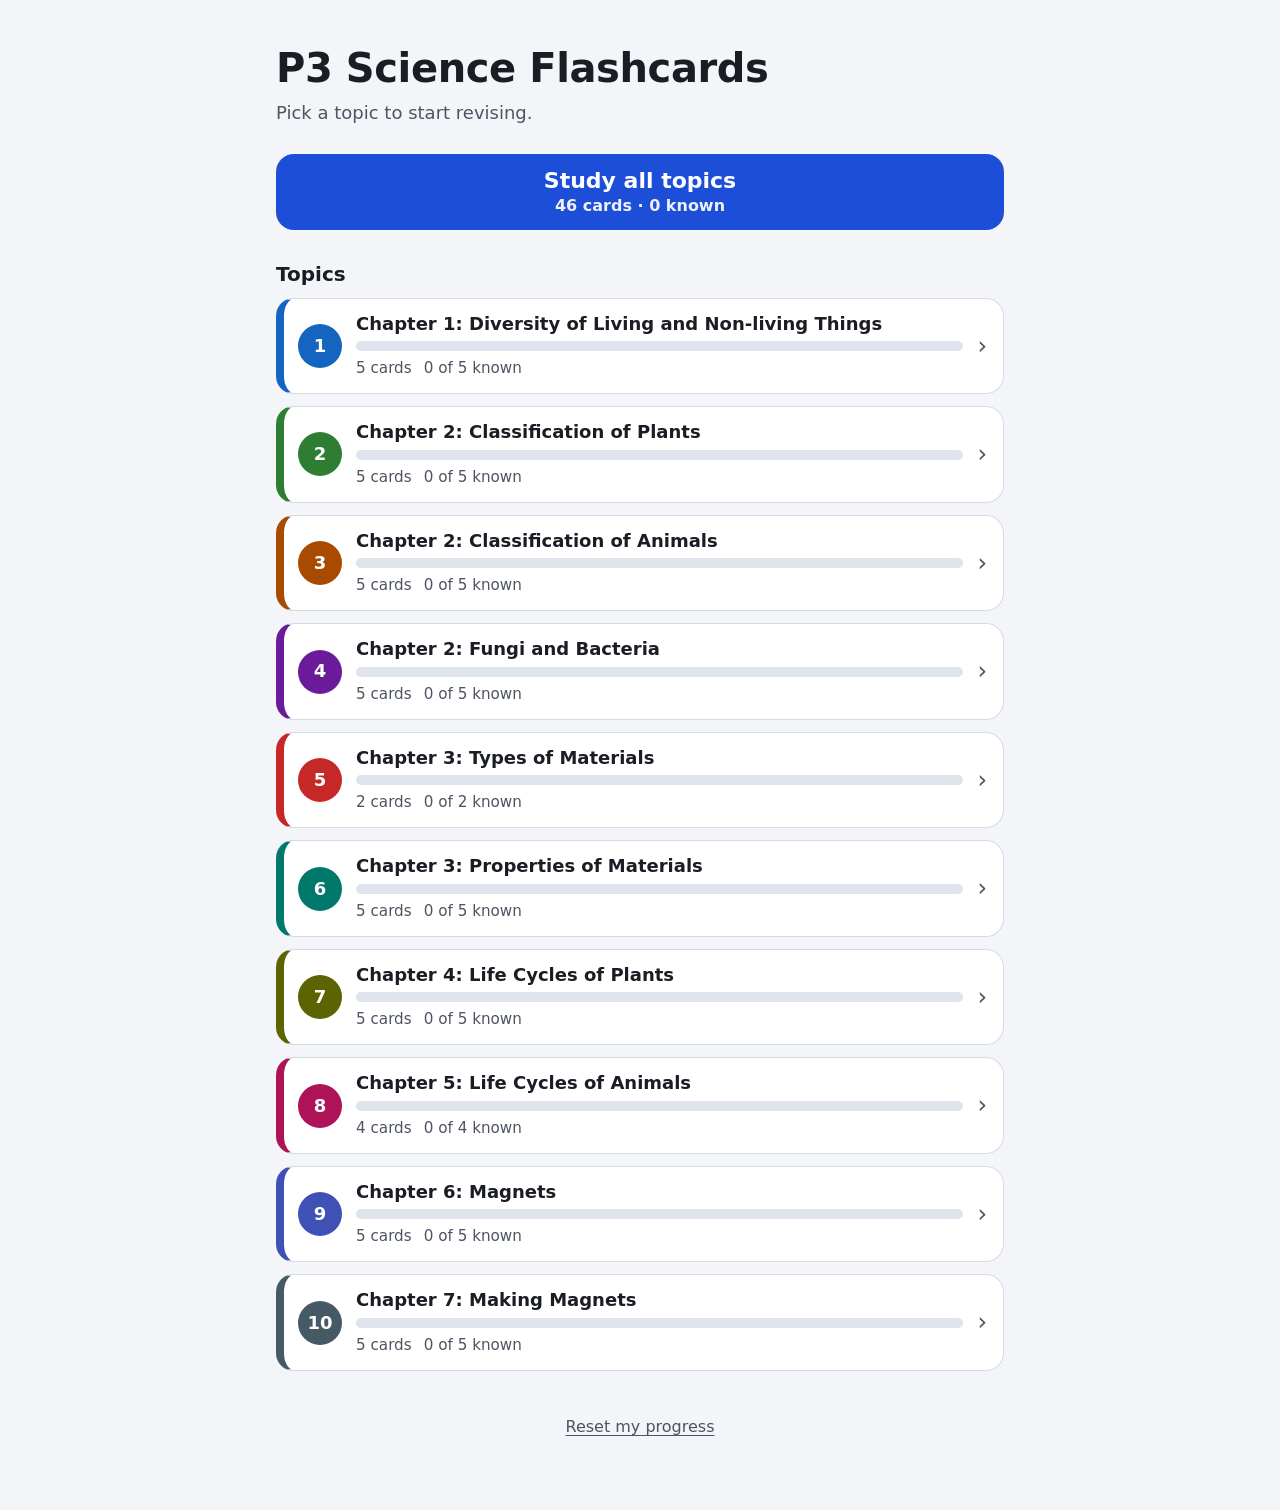
==== index.html @ ba5256bd "Add P3 Science flashcard app Static, offline flashcard site for Primary 3 Science revision: topic li" ====
<!doctype html>
<html lang="en-SG">
<head>
  <meta charset="utf-8">
  <meta name="viewport" content="width=device-width, initial-scale=1, viewport-fit=cover">
  <meta name="color-scheme" content="light dark">
  <meta name="description" content="Flashcards to help Primary 3 students revise Science topics.">
  <title>P3 Science Flashcards</title>
  <link rel="stylesheet" href="styles.css">
</head>
<body>
  <main id="app">

    <!-- Home: list of topics -->
    <section id="screen-home" class="screen" aria-labelledby="home-title">
      <header class="home-header">
        <h1 id="home-title" tabindex="-1">P3 Science Flashcards</h1>
        <p class="lead" id="overall-progress">Pick a topic to start revising.</p>
      </header>

      <button type="button" id="study-all" class="btn btn-primary btn-block btn-study-all">
        <span class="btn-study-all-title">Study all topics</span>
        <span class="btn-study-all-meta" id="study-all-meta"></span>
      </button>

      <h2 class="section-title">Topics</h2>
      <ol id="topic-list" class="topic-list"></ol>

      <div class="reset-area">
        <button type="button" id="reset-link" class="link-btn" aria-expanded="false" aria-controls="reset-confirm">Reset my progress</button>
        <div id="reset-confirm" class="reset-confirm" hidden>
          <p id="reset-question"><strong>Reset all progress?</strong> This clears every card you marked and where you left off. It cannot be undone.</p>
          <div class="btn-row">
            <button type="button" id="reset-yes" class="btn btn-danger" aria-describedby="reset-question">Yes, reset</button>
            <button type="button" id="reset-no" class="btn btn-secondary">Cancel</button>
          </div>
        </div>
        <p id="reset-done" class="reset-done" role="status"></p>
      </div>

      <p id="storage-note" class="storage-note" hidden>Your progress can't be saved on this device right now, but you can still study.</p>
    </section>

    <!-- Continue where you left off -->
    <section id="screen-resume" class="screen screen-narrow" aria-labelledby="resume-title" hidden>
      <h2 id="resume-title" tabindex="-1">Welcome back!</h2>
      <p id="resume-text" class="lead"></p>
      <div class="btn-stack">
        <button type="button" id="resume-continue" class="btn btn-primary btn-block">Continue where you left off</button>
        <button type="button" id="resume-restart" class="btn btn-secondary btn-block">Start from the first card</button>
        <button type="button" id="resume-back" class="btn btn-ghost btn-block">Back to topics</button>
      </div>
    </section>

    <!-- Study -->
    <section id="screen-study" class="screen screen-study" aria-labelledby="study-title" hidden>
      <div class="study-top">
        <button type="button" id="study-back" class="btn btn-ghost btn-back">
          <span aria-hidden="true">←</span> Back to topics
        </button>
        <h2 id="study-title" class="study-mode"></h2>
      </div>

      <div class="study-meta">
        <p id="position" class="position"></p>
        <p id="card-status" class="card-status"></p>
      </div>

      <div class="card-stage" id="card-stage">
        <div id="topic-banner" class="topic-banner" role="status" aria-live="polite"></div>
        <button type="button" id="card" class="card">
          <span class="card-inner">
            <span class="face face-front" id="face-front">
              <span class="face-header"><span class="face-topic"></span></span>
              <span class="face-label">Question</span>
              <span class="face-body"><span class="face-text"></span></span>
              <span class="face-hint" aria-hidden="true">Tap to see the answer</span>
            </span>
            <span class="face face-back" id="face-back">
              <span class="face-header"><span class="face-topic"></span></span>
              <span class="face-label">Answer</span>
              <span class="face-body"><span class="face-text"></span></span>
              <span class="face-hint" aria-hidden="true">Tap to see the question</span>
            </span>
          </span>
        </button>
      </div>

      <div class="mark-row" id="mark-row">
        <button type="button" id="btn-known" class="btn btn-known" aria-label="I knew it" aria-keyshortcuts="1">I knew it <span aria-hidden="true">✓</span></button>
        <button type="button" id="btn-learning" class="btn btn-learning" aria-label="Still learning" aria-keyshortcuts="2">Still learning <span aria-hidden="true">↻</span></button>
      </div>

      <div class="nav-row">
        <button type="button" id="btn-prev" class="btn btn-secondary btn-nav" aria-label="Previous card" aria-keyshortcuts="ArrowLeft">
          <span aria-hidden="true">←</span> <span class="btn-nav-text">Previous</span>
        </button>
        <p class="kbd-hint" aria-hidden="true">
          <kbd>Space</kbd> flip · <kbd>←</kbd> <kbd>→</kbd> move · <kbd>1</kbd> knew it · <kbd>2</kbd> still learning
        </p>
        <button type="button" id="btn-next" class="btn btn-secondary btn-nav" aria-label="Next card" aria-keyshortcuts="ArrowRight">
          <span class="btn-nav-text">Next</span> <span aria-hidden="true">→</span>
        </button>
      </div>
    </section>

    <!-- End of deck -->
    <section id="screen-end" class="screen screen-narrow" aria-labelledby="end-title" hidden>
      <h2 id="end-title" tabindex="-1">Well done!</h2>
      <p id="end-text" class="lead"></p>
      <div class="end-stats">
        <div class="stat stat-known">
          <span class="stat-num" id="end-known">0</span>
          <span class="stat-label">I knew it <span aria-hidden="true">✓</span></span>
        </div>
        <div class="stat stat-learning">
          <span class="stat-num" id="end-learning">0</span>
          <span class="stat-label">Still learning <span aria-hidden="true">↻</span></span>
        </div>
      </div>
      <p id="end-unmarked" class="end-unmarked" hidden></p>
      <div class="btn-stack">
        <button type="button" id="end-review" class="btn btn-learning btn-block">Review the ones I'm still learning</button>
        <button type="button" id="end-next-topic" class="btn btn-primary btn-block"></button>
        <button type="button" id="end-restart" class="btn btn-secondary btn-block">Start this topic again</button>
        <button type="button" id="end-back" class="btn btn-ghost btn-block">Back to topics</button>
      </div>
    </section>

  </main>

  <div id="sr-live" class="visually-hidden" aria-live="polite"></div>

  <script src="cards.js"></script>
  <script src="app.js"></script>
</body>
</html>
---- styles.css ----
/* P3 Science Flashcards */

:root {
  --bg: #f3f5f9;
  --surface: #ffffff;
  --surface-2: #eef2f8;
  --answer-bg: #f6f9ff;
  --text: #1a1d23;
  --muted: #4d5563;
  --border: #d5dbe5;
  --shadow: 0 10px 30px rgba(20, 30, 50, 0.12), 0 2px 6px rgba(20, 30, 50, 0.08);
  --focus: #1d4ed8;
  --primary: #1d4ed8;
  --primary-hover: #1e40af;
  --known: #1b7a3a;
  --known-hover: #166230;
  --learning: #ffc94d;
  --learning-hover: #f5b923;
  --learning-text: #1a1d23;
  --danger: #b91c1c;
  --track: #dfe4ec;
  --radius: 18px;
  --card-radius: 24px;
  --topic: #455a64;

  --font: ui-rounded, "SF Pro Rounded", "Nunito", "Varela Round", "Segoe UI",
    system-ui, -apple-system, Roboto, "Helvetica Neue", Arial, sans-serif;

  color-scheme: light dark;
}

@media (prefers-color-scheme: dark) {
  :root {
    --bg: #111418;
    --surface: #1b1f26;
    --surface-2: #252b34;
    --answer-bg: #1f2530;
    --text: #eef1f5;
    --muted: #b4bcc8;
    --border: #353d49;
    --shadow: 0 10px 30px rgba(0, 0, 0, 0.45), 0 2px 6px rgba(0, 0, 0, 0.3);
    --focus: #8ab4ff;
    --primary: #2f5fe0;
    --primary-hover: #3d6cf0;
    --known: #1b7a3a;
    --known-hover: #208a43;
    --track: #303742;
  }
}

*,
*::before,
*::after {
  box-sizing: border-box;
}

html {
  -webkit-text-size-adjust: 100%;
  text-size-adjust: 100%;
}

body {
  margin: 0;
  min-height: 100vh;
  background: var(--bg);
  color: var(--text);
  font-family: var(--font);
  font-size: 1.125rem;
  line-height: 1.45;
  -webkit-font-smoothing: antialiased;
}

h1,
h2 {
  line-height: 1.2;
  margin: 0;
}

h1:focus,
h2:focus {
  outline: none;
}

button {
  font: inherit;
  color: inherit;
}

:focus-visible {
  outline: 3px solid var(--focus);
  outline-offset: 3px;
}

[hidden] {
  display: none !important;
}

.visually-hidden {
  position: absolute !important;
  width: 1px;
  height: 1px;
  margin: -1px;
  padding: 0;
  overflow: hidden;
  clip: rect(0 0 0 0);
  white-space: nowrap;
  border: 0;
}

/* ---------- Layout ---------- */

#app {
  max-width: 760px;
  margin: 0 auto;
  padding: max(16px, env(safe-area-inset-top)) max(16px, env(safe-area-inset-right))
    max(24px, env(safe-area-inset-bottom)) max(16px, env(safe-area-inset-left));
}

.screen-narrow {
  max-width: 560px;
  margin: 0 auto;
  padding-top: 8vh;
  text-align: center;
}

.lead {
  color: var(--muted);
  font-size: 1.125rem;
  margin: 0.5rem 0 1.5rem;
}

/* ---------- Buttons ---------- */

.btn {
  display: inline-flex;
  align-items: center;
  justify-content: center;
  gap: 0.4em;
  min-height: 56px;
  padding: 0.75rem 1.25rem;
  border: 2px solid transparent;
  border-radius: 14px;
  font-weight: 700;
  font-size: 1.125rem;
  line-height: 1.2;
  text-align: center;
  cursor: pointer;
  touch-action: manipulation;
  -webkit-tap-highlight-color: transparent;
  transition: background-color 0.15s ease, transform 0.1s ease, border-color 0.15s ease;
}

.btn:active {
  transform: scale(0.98);
}

.btn:disabled {
  opacity: 0.45;
  cursor: not-allowed;
  transform: none;
}

.btn-block {
  display: flex;
  width: 100%;
}

.btn-primary {
  background: var(--primary);
  color: #fff;
}

.btn-primary:hover {
  background: var(--primary-hover);
}

.btn-secondary {
  background: var(--surface);
  color: var(--text);
  border-color: var(--border);
}

.btn-secondary:hover:not(:disabled) {
  background: var(--surface-2);
}

.btn-ghost {
  background: transparent;
  color: var(--text);
  border-color: transparent;
}

.btn-ghost:hover {
  background: var(--surface-2);
}

.btn-danger {
  background: var(--danger);
  color: #fff;
}

.btn-known {
  background: var(--known);
  color: #fff;
}

.btn-known:hover {
  background: var(--known-hover);
}

.btn-learning {
  background: var(--learning);
  color: var(--learning-text);
}

.btn-learning:hover {
  background: var(--learning-hover);
}

.btn-row {
  display: flex;
  gap: 12px;
  flex-wrap: wrap;
}

.btn-stack {
  display: grid;
  gap: 12px;
  margin-top: 1.5rem;
}

.link-btn {
  background: none;
  border: 0;
  padding: 12px 8px;
  min-height: 48px;
  color: var(--muted);
  text-decoration: underline;
  text-underline-offset: 3px;
  font-size: 1rem;
  cursor: pointer;
  border-radius: 8px;
}

.link-btn:hover {
  color: var(--text);
}

/* ---------- Home ---------- */

.home-header {
  padding: 1rem 0 0.25rem;
}

.home-header h1 {
  font-size: clamp(1.75rem, 1.2rem + 2.5vw, 2.5rem);
  font-weight: 800;
  letter-spacing: -0.01em;
}

.btn-study-all {
  flex-direction: column;
  gap: 2px;
  min-height: 72px;
  font-size: 1.375rem;
  border-radius: var(--radius);
}

.btn-study-all-meta {
  font-size: 1rem;
  font-weight: 600;
  opacity: 0.92;
}

.section-title {
  font-size: 1.25rem;
  margin: 2rem 0 0.75rem;
}

.topic-list {
  list-style: none;
  margin: 0;
  padding: 0;
  display: grid;
  gap: 12px;
}

.topic-btn {
  display: flex;
  align-items: center;
  gap: 14px;
  width: 100%;
  min-height: 84px;
  padding: 14px 16px 14px 14px;
  background: var(--surface);
  border: 1px solid var(--border);
  border-left: 8px solid var(--topic);
  border-radius: var(--radius);
  text-align: left;
  cursor: pointer;
  touch-action: manipulation;
  -webkit-tap-highlight-color: transparent;
  transition: background-color 0.15s ease, transform 0.1s ease;
}

.topic-btn:hover {
  background: var(--surface-2);
}

.topic-btn:active {
  transform: scale(0.99);
}

.topic-num {
  flex: none;
  display: grid;
  place-items: center;
  width: 44px;
  height: 44px;
  border-radius: 50%;
  background: var(--topic);
  color: #fff;
  font-weight: 800;
  font-size: 1.125rem;
}

.topic-main {
  flex: 1;
  min-width: 0;
  display: grid;
  gap: 6px;
}

.topic-name {
  font-weight: 700;
  font-size: 1.125rem;
  line-height: 1.25;
}

.topic-meta {
  display: flex;
  flex-wrap: wrap;
  gap: 4px 12px;
  color: var(--muted);
  font-size: 0.95rem;
}

.topic-resume {
  font-weight: 700;
  color: var(--text);
}

.bar {
  display: block;
  height: 10px;
  border-radius: 999px;
  background: var(--track);
  overflow: hidden;
}

.bar-fill {
  display: block;
  height: 100%;
  width: 0;
  border-radius: inherit;
  background: var(--topic);
  transition: width 0.4s ease;
}

.topic-chevron {
  flex: none;
  font-size: 1.5rem;
  color: var(--muted);
}

.reset-area {
  margin-top: 2rem;
  text-align: center;
}

.reset-confirm {
  margin: 0.5rem auto 0;
  max-width: 480px;
  padding: 16px;
  border: 2px solid var(--danger);
  border-radius: var(--radius);
  background: var(--surface);
}

.reset-confirm p {
  margin: 0 0 12px;
}

.reset-confirm .btn-row {
  justify-content: center;
}

.reset-done {
  min-height: 1.5em;
  margin: 0.5rem 0 0;
  color: var(--muted);
}

.storage-note {
  margin: 1rem 0 0;
  padding: 12px 16px;
  border-radius: 12px;
  background: var(--surface-2);
  color: var(--text);
  font-size: 1rem;
  text-align: center;
}

/* ---------- Study ---------- */

.study-top {
  display: flex;
  align-items: center;
  justify-content: space-between;
  gap: 8px;
  margin: -4px -8px 4px;
}

.btn-back {
  min-height: 48px;
  padding: 0.5rem 0.75rem;
  font-size: 1rem;
}

.study-mode {
  font-size: 1rem;
  font-weight: 700;
  color: var(--muted);
  text-align: right;
  padding-right: 8px;
}

.study-meta {
  display: flex;
  flex-wrap: wrap;
  align-items: baseline;
  justify-content: space-between;
  gap: 2px 12px;
  margin-bottom: 10px;
}

.position {
  margin: 0;
  font-weight: 700;
  font-size: 1rem;
}

.card-status {
  margin: 0;
  font-size: 0.95rem;
  color: var(--muted);
  min-height: 1.4em;
}

.card-stage {
  position: relative;
}

.card {
  display: block;
  position: relative;
  width: 100%;
  height: 56vh;
  height: clamp(280px, 54svh, 560px);
  padding: 0;
  margin: 0;
  border: 0;
  background: none;
  border-radius: var(--card-radius);
  cursor: pointer;
  perspective: 1600px;
  touch-action: pan-y;
  -webkit-tap-highlight-color: transparent;
  text-align: left;
}

.card:focus-visible {
  outline-offset: 5px;
}

.card-inner {
  display: block;
  position: relative;
  width: 100%;
  height: 100%;
  transform-style: preserve-3d;
  transition: transform 0.55s cubic-bezier(0.3, 0.7, 0.3, 1);
}

.card.is-flipped .card-inner {
  transform: rotateY(180deg);
}

.face {
  position: absolute;
  inset: 0;
  display: flex;
  flex-direction: column;
  background: var(--surface);
  border: 1px solid var(--border);
  border-radius: var(--card-radius);
  box-shadow: var(--shadow);
  overflow: hidden;
  -webkit-backface-visibility: hidden;
  backface-visibility: hidden;
}

.face-front {
  transform: rotateY(0deg);
}

.face-back {
  transform: rotateY(180deg);
  background: var(--answer-bg);
}

.card:not(.is-flipped) .face-back,
.card.is-flipped .face-front {
  pointer-events: none;
}

.face-header {
  flex: none;
  display: flex;
  align-items: center;
  min-height: 52px;
  padding: 10px 20px;
  background: var(--topic);
  color: #fff;
  font-weight: 700;
  font-size: 1.0625rem;
  line-height: 1.25;
}

.face-label {
  flex: none;
  padding: 14px 24px 0;
  font-size: 0.875rem;
  font-weight: 800;
  letter-spacing: 0.08em;
  text-transform: uppercase;
  color: var(--muted);
}

.face-body {
  flex: 1;
  min-height: 0;
  display: flex;
  flex-direction: column;
  padding: 8px 24px;
  overflow-y: auto;
  overscroll-behavior: contain;
  -webkit-overflow-scrolling: touch;
}

.face-text {
  display: block;
  margin: auto 0;
  font-size: clamp(1.5rem, 1rem + 2vw, 2.25rem);
  font-weight: 650;
  line-height: 1.35;
  white-space: pre-line;
  overflow-wrap: break-word;
}

.face-back .face-text {
  font-weight: 600;
}

.face-hint {
  flex: none;
  padding: 0 24px 14px;
  font-size: 0.95rem;
  color: var(--muted);
  text-align: center;
}

/* Switch to the next card without showing the flip back. */
.card.no-anim .card-inner,
.card.no-anim .face {
  transition: none !important;
}

.card-stage.enter-next .card {
  animation: enter-next 0.28s ease-out;
}

.card-stage.enter-prev .card {
  animation: enter-prev 0.28s ease-out;
}

@keyframes enter-next {
  from {
    opacity: 0;
    transform: translateX(10px) scale(0.96);
  }
  to {
    opacity: 1;
    transform: none;
  }
}

@keyframes enter-prev {
  from {
    opacity: 0;
    transform: translateX(-10px) scale(0.96);
  }
  to {
    opacity: 1;
    transform: none;
  }
}

.topic-banner {
  position: absolute;
  z-index: 5;
  bottom: 14px;
  left: 50%;
  width: max-content;
  max-width: calc(100% - 32px);
  padding: 10px 18px;
  border-radius: 999px;
  background: var(--topic);
  color: #fff;
  font-weight: 700;
  font-size: 1rem;
  line-height: 1.25;
  text-align: center;
  box-shadow: var(--shadow);
  opacity: 0;
  visibility: hidden;
  pointer-events: none;
  transform: translate(-50%, 8px);
  transition: opacity 0.25s ease, transform 0.25s ease, visibility 0.25s;
}

.topic-banner.is-visible {
  opacity: 1;
  visibility: visible;
  transform: translate(-50%, 0);
}

.mark-row {
  display: grid;
  grid-template-columns: 1fr 1fr;
  gap: 12px;
  margin-top: 16px;
}

.mark-row .btn {
  min-height: 64px;
  font-size: 1.25rem;
  border-radius: var(--radius);
  padding: 0.5rem 0.75rem;
}

.mark-row.is-hidden {
  visibility: hidden;
}

.nav-row {
  display: grid;
  grid-template-columns: auto 1fr auto;
  align-items: center;
  gap: 12px;
  margin-top: 12px;
}

.btn-nav {
  min-width: 120px;
}

.kbd-hint {
  margin: 0;
  text-align: center;
  font-size: 0.875rem;
  color: var(--muted);
  visibility: hidden;
}

kbd {
  display: inline-block;
  padding: 0 6px;
  border: 1px solid var(--border);
  border-bottom-width: 2px;
  border-radius: 6px;
  background: var(--surface);
  font-family: inherit;
  font-size: 0.8125rem;
}

@media (hover: hover) and (pointer: fine) {
  .kbd-hint {
    visibility: visible;
  }
}

/* ---------- End of deck ---------- */

#end-title,
#resume-title {
  font-size: clamp(1.75rem, 1.3rem + 2vw, 2.25rem);
  font-weight: 800;
}

.end-stats {
  display: grid;
  grid-template-columns: 1fr 1fr;
  gap: 12px;
}

.stat {
  display: grid;
  gap: 4px;
  padding: 18px 12px;
  border-radius: var(--radius);
  background: var(--surface);
  border: 1px solid var(--border);
  border-top: 6px solid var(--border);
}

.stat-known {
  border-top-color: var(--known);
}

.stat-learning {
  border-top-color: var(--learning);
}

.stat-num {
  font-size: 2.75rem;
  font-weight: 800;
  line-height: 1;
}

.stat-label {
  font-weight: 700;
  color: var(--muted);
}

.end-unmarked {
  margin: 12px 0 0;
  color: var(--muted);
}

/* ---------- Larger screens ---------- */

@media (min-width: 700px) {
  #app {
    padding-top: 28px;
  }

  .face-header {
    min-height: 60px;
    padding: 12px 28px;
    font-size: 1.1875rem;
  }

  .face-label,
  .face-body,
  .face-hint {
    padding-left: 36px;
    padding-right: 36px;
  }

  .mark-row .btn {
    font-size: 1.375rem;
  }
}

/* Short screens, e.g. a phone held sideways */
@media (max-height: 520px) {
  .card {
    height: max(240px, 62vh);
  }

  .screen-narrow {
    padding-top: 2vh;
  }
}

/* Narrow phones */
@media (max-width: 400px) {
  .mark-row .btn {
    font-size: 1.125rem;
  }

  .btn-nav {
    min-width: 0;
    flex: 1;
  }

  .nav-row {
    grid-template-columns: 1fr 1fr;
  }

  .kbd-hint {
    display: none;
  }
}

/* ---------- Reduced motion: fade instead of 3D flip ---------- */

@media (prefers-reduced-motion: reduce) {
  .card-inner,
  .card.is-flipped .card-inner {
    transform: none;
    transition: none;
  }

  .face,
  .face-front,
  .face-back {
    transform: none;
    transition: opacity 0.25s ease, visibility 0.25s;
  }

  .face-back,
  .card.is-flipped .face-front {
    opacity: 0;
    visibility: hidden;
  }

  .card.is-flipped .face-back {
    opacity: 1;
    visibility: visible;
  }

  .card-stage.enter-next .card,
  .card-stage.enter-prev .card {
    animation: fade-in 0.2s ease-out;
  }

  .btn,
  .topic-btn,
  .bar-fill,
  .topic-banner {
    transition: none;
  }

  .btn:active,
  .topic-btn:active {
    transform: none;
  }

  @keyframes fade-in {
    from {
      opacity: 0;
    }
    to {
      opacity: 1;
    }
  }
}
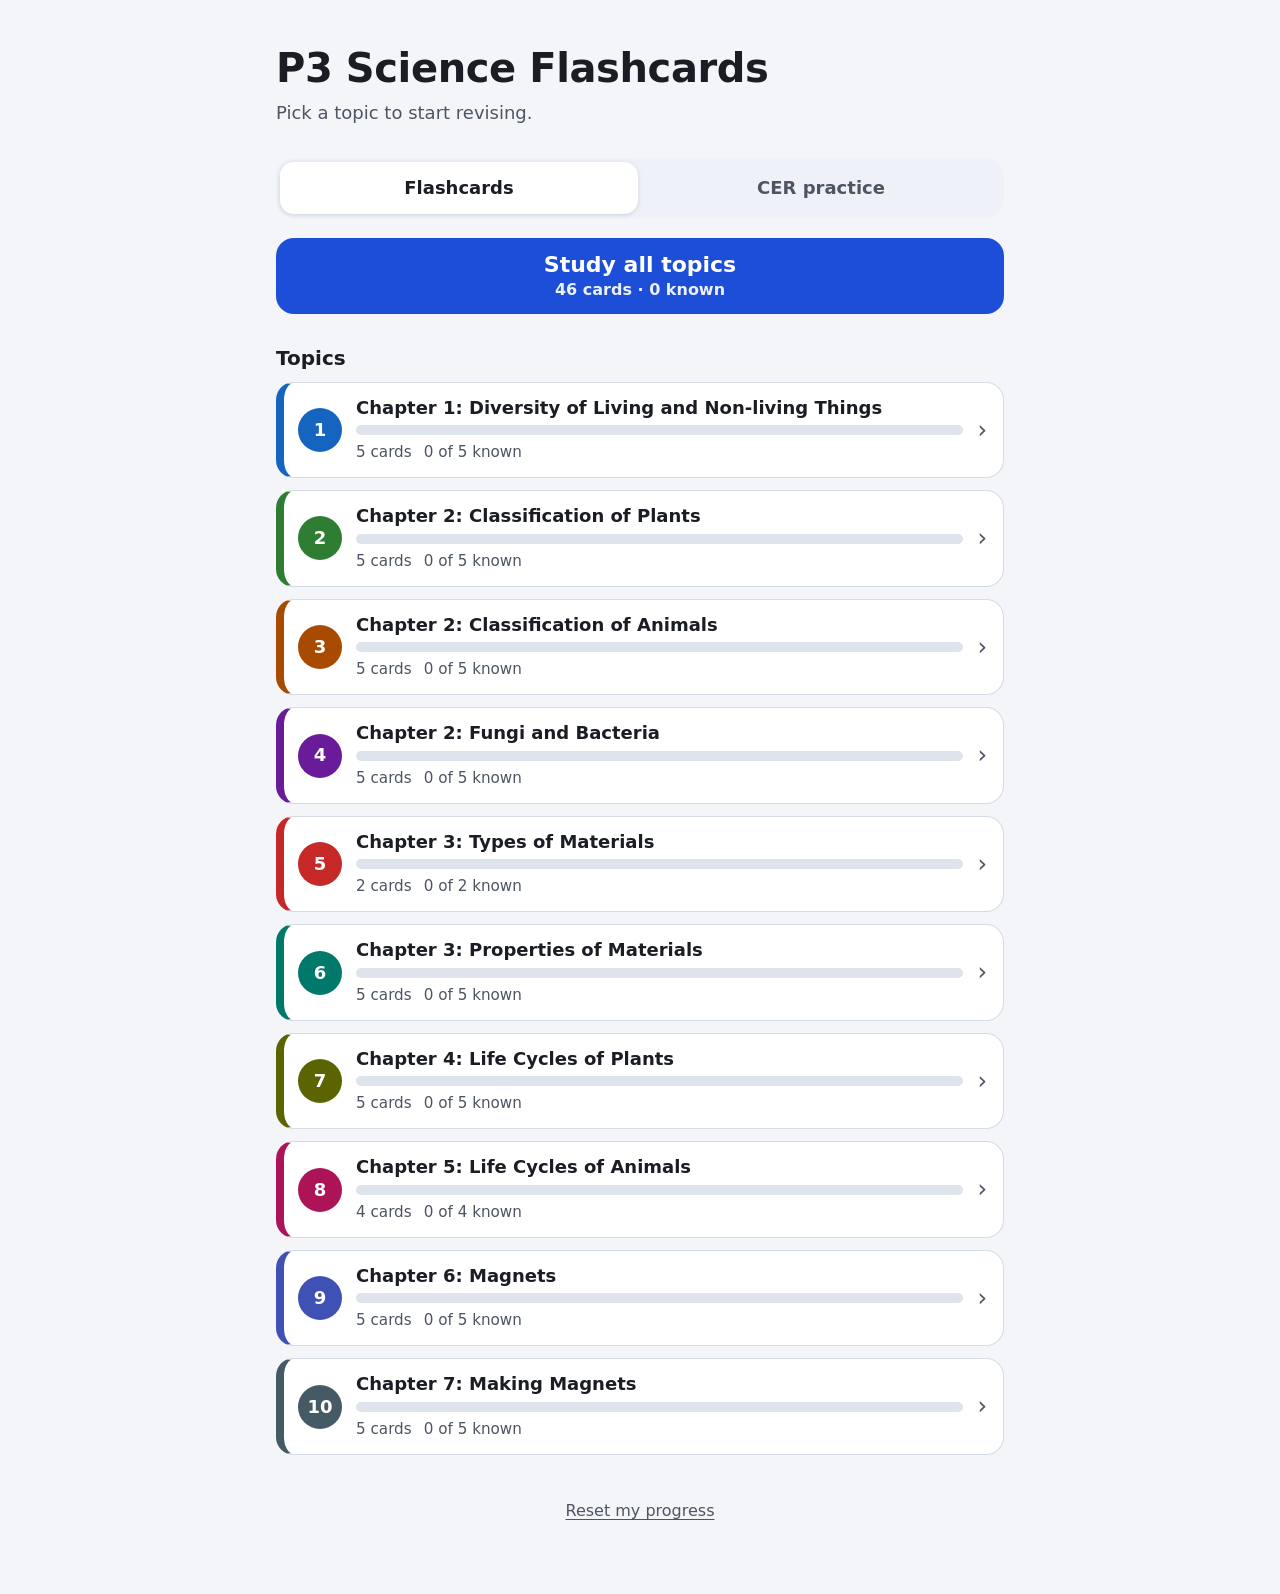
==== commit cce3b347: "Add a CER practice tab Students sort statements into Claim, Evidence and Reasoning by dragging (mous" ====
--- a/index.html
+++ b/index.html
@@ -18,18 +18,44 @@
         <p class="lead" id="overall-progress">Pick a topic to start revising.</p>
       </header>
 
-      <button type="button" id="study-all" class="btn btn-primary btn-block btn-study-all">
-        <span class="btn-study-all-title">Study all topics</span>
-        <span class="btn-study-all-meta" id="study-all-meta"></span>
-      </button>
-
-      <h2 class="section-title">Topics</h2>
-      <ol id="topic-list" class="topic-list"></ol>
+      <div class="tabs" role="tablist" aria-label="Activities">
+        <button type="button" role="tab" id="tab-cards" class="tab" aria-selected="true" aria-controls="panel-cards">Flashcards</button>
+        <button type="button" role="tab" id="tab-cer" class="tab" aria-selected="false" aria-controls="panel-cer" tabindex="-1">CER practice</button>
+      </div>
+
+      <div id="panel-cards" class="tab-panel" role="tabpanel" aria-labelledby="tab-cards">
+        <button type="button" id="study-all" class="btn btn-primary btn-block btn-study-all">
+          <span class="btn-study-all-title">Study all topics</span>
+          <span class="btn-study-all-meta" id="study-all-meta"></span>
+        </button>
+
+        <h2 class="section-title">Topics</h2>
+        <ol id="topic-list" class="topic-list"></ol>
+      </div>
+
+      <div id="panel-cer" class="tab-panel" role="tabpanel" aria-labelledby="tab-cer" hidden>
+        <div class="cer-key">
+          <p class="cer-key-intro">A CER answer has three parts. Sort each statement into the right part.</p>
+          <ul class="cer-key-list">
+            <li class="part-C"><span class="part-letter" aria-hidden="true">C</span><span><strong>Claim</strong> answers the question.</span></li>
+            <li class="part-E"><span class="part-letter" aria-hidden="true">E</span><span><strong>Evidence</strong> is what was seen or measured.</span></li>
+            <li class="part-R"><span class="part-letter" aria-hidden="true">R</span><span><strong>Reasoning</strong> is the science idea that explains why.</span></li>
+          </ul>
+        </div>
+
+        <button type="button" id="cer-start" class="btn btn-primary btn-block btn-study-all">
+          <span class="btn-study-all-title">Start CER practice</span>
+          <span class="btn-study-all-meta" id="cer-start-meta"></span>
+        </button>
+
+        <h2 class="section-title">Questions</h2>
+        <ol id="cer-list" class="topic-list"></ol>
+      </div>
 
       <div class="reset-area">
         <button type="button" id="reset-link" class="link-btn" aria-expanded="false" aria-controls="reset-confirm">Reset my progress</button>
         <div id="reset-confirm" class="reset-confirm" hidden>
-          <p id="reset-question"><strong>Reset all progress?</strong> This clears every card you marked and where you left off. It cannot be undone.</p>
+          <p id="reset-question"><strong>Reset all progress?</strong> This clears every card you marked, your CER results and where you left off. It cannot be undone.</p>
           <div class="btn-row">
             <button type="button" id="reset-yes" class="btn btn-danger" aria-describedby="reset-question">Yes, reset</button>
             <button type="button" id="reset-no" class="btn btn-secondary">Cancel</button>
@@ -127,11 +153,93 @@
       </div>
     </section>
 
+    <!-- CER practice: sort statements into Claim, Evidence and Reasoning -->
+    <section id="screen-cer" class="screen screen-cer" aria-labelledby="cer-title" hidden>
+      <div class="study-top">
+        <button type="button" id="cer-back" class="btn btn-ghost btn-back">
+          <span aria-hidden="true">←</span> Back to CER list
+        </button>
+        <p id="cer-count" class="study-mode"></p>
+      </div>
+
+      <article class="cer-question" id="cer-question">
+        <p class="cer-topic" id="cer-topic"></p>
+        <div class="cer-question-body">
+          <p class="cer-situation" id="cer-situation"></p>
+          <h2 class="cer-ask" id="cer-title" tabindex="-1"></h2>
+        </div>
+      </article>
+
+      <p class="cer-instructions" id="cer-instructions">Drag each statement into the right box, or tap a statement and then tap a box.</p>
+
+      <div class="cer-board">
+        <div class="dropzone zone-pool" data-zone="pool" id="zone-pool">
+          <button type="button" class="zone-head" data-zone="pool">
+            <span class="zone-name">Statements</span>
+            <span class="zone-hint" id="pool-hint"></span>
+          </button>
+          <div class="chips" id="chips-pool"></div>
+        </div>
+        <div class="cer-zones">
+          <div class="dropzone part-C" data-zone="C">
+            <button type="button" class="zone-head" data-zone="C">
+              <span class="part-letter" aria-hidden="true">C</span>
+              <span class="zone-text"><span class="zone-name">Claim</span><span class="zone-hint">Answers the question</span></span>
+            </button>
+            <div class="chips" id="chips-C"></div>
+          </div>
+          <div class="dropzone part-E" data-zone="E">
+            <button type="button" class="zone-head" data-zone="E">
+              <span class="part-letter" aria-hidden="true">E</span>
+              <span class="zone-text"><span class="zone-name">Evidence</span><span class="zone-hint">What was seen or measured</span></span>
+            </button>
+            <div class="chips" id="chips-E"></div>
+          </div>
+          <div class="dropzone part-R" data-zone="R">
+            <button type="button" class="zone-head" data-zone="R">
+              <span class="part-letter" aria-hidden="true">R</span>
+              <span class="zone-text"><span class="zone-name">Reasoning</span><span class="zone-hint">The science idea that explains why</span></span>
+            </button>
+            <div class="chips" id="chips-R"></div>
+          </div>
+        </div>
+      </div>
+
+      <p id="cer-feedback" class="cer-feedback" role="status" aria-live="polite"></p>
+
+      <div class="cer-actions">
+        <button type="button" id="cer-check" class="btn btn-primary">Check my answers</button>
+        <button type="button" id="cer-reveal" class="btn btn-secondary" hidden>Show me the answer</button>
+        <button type="button" id="cer-next" class="btn btn-primary" hidden>Next question <span aria-hidden="true">→</span></button>
+      </div>
+    </section>
+
+    <!-- End of CER practice -->
+    <section id="screen-cer-end" class="screen screen-narrow" aria-labelledby="cer-end-title" hidden>
+      <h2 id="cer-end-title" tabindex="-1">CER practice done!</h2>
+      <p id="cer-end-text" class="lead"></p>
+      <div class="end-stats">
+        <div class="stat stat-known">
+          <span class="stat-num" id="cer-end-first">0</span>
+          <span class="stat-label">Right first time</span>
+        </div>
+        <div class="stat stat-learning">
+          <span class="stat-num" id="cer-end-more">0</span>
+          <span class="stat-label">Needed another go</span>
+        </div>
+      </div>
+      <div class="btn-stack">
+        <button type="button" id="cer-end-again" class="btn btn-primary btn-block">Practise again</button>
+        <button type="button" id="cer-end-back" class="btn btn-ghost btn-block">Back to CER list</button>
+      </div>
+    </section>
+
   </main>
 
   <div id="sr-live" class="visually-hidden" aria-live="polite"></div>
 
   <script src="cards.js"></script>
+  <script src="cer-questions.js"></script>
   <script src="app.js"></script>
 </body>
 </html>
--- a/styles.css
+++ b/styles.css
@@ -22,15 +22,24 @@
   --radius: 18px;
   --card-radius: 24px;
   --topic: #455a64;
+  --part-C: #6d28d9;
+  --part-E: #0f766e;
+  --part-R: #b45309;
+  --good-text: #166230;
+  --good-bg: #e6f4ea;
+  --bad-text: #a3201a;
+  --bad-bg: #fdecea;
 
   --font: ui-rounded, "SF Pro Rounded", "Nunito", "Varela Round", "Segoe UI",
     system-ui, -apple-system, Roboto, "Helvetica Neue", Arial, sans-serif;
 
-  color-scheme: light dark;
-}
-
+  color-scheme: light;
+}
+
+/* Dark theme: follows the device setting unless a light theme is chosen
+   explicitly with data-theme="light"; data-theme="dark" forces it on. */
 @media (prefers-color-scheme: dark) {
-  :root {
+  :root:not([data-theme="light"]) {
     --bg: #111418;
     --surface: #1b1f26;
     --surface-2: #252b34;
@@ -45,7 +54,34 @@
     --known: #1b7a3a;
     --known-hover: #208a43;
     --track: #303742;
-  }
+    --good-text: #7ee2a0;
+    --good-bg: #183223;
+    --bad-text: #ff9a92;
+    --bad-bg: #3a1d1d;
+    color-scheme: dark;
+  }
+}
+
+:root[data-theme="dark"] {
+  --bg: #111418;
+  --surface: #1b1f26;
+  --surface-2: #252b34;
+  --answer-bg: #1f2530;
+  --text: #eef1f5;
+  --muted: #b4bcc8;
+  --border: #353d49;
+  --shadow: 0 10px 30px rgba(0, 0, 0, 0.45), 0 2px 6px rgba(0, 0, 0, 0.3);
+  --focus: #8ab4ff;
+  --primary: #2f5fe0;
+  --primary-hover: #3d6cf0;
+  --known: #1b7a3a;
+  --known-hover: #208a43;
+  --track: #303742;
+  --good-text: #7ee2a0;
+  --good-bg: #183223;
+  --bad-text: #ff9a92;
+  --bad-bg: #3a1d1d;
+  color-scheme: dark;
 }
 
 *,
@@ -476,7 +512,7 @@
   perspective: 1600px;
   touch-action: pan-y;
   -webkit-tap-highlight-color: transparent;
-  text-align: left;
+  text-align: center;
 }
 
 .card:focus-visible {
@@ -528,6 +564,7 @@
   flex: none;
   display: flex;
   align-items: center;
+  justify-content: center;
   min-height: 52px;
   padding: 10px 20px;
   background: var(--topic);
@@ -748,6 +785,359 @@
   color: var(--muted);
 }
 
+/* ---------- Tabs ---------- */
+
+.tabs {
+  display: grid;
+  grid-template-columns: 1fr 1fr;
+  gap: 4px;
+  margin: 0.25rem 0 1.25rem;
+  padding: 4px;
+  border-radius: var(--radius);
+  background: var(--surface-2);
+}
+
+.tab {
+  min-height: 52px;
+  padding: 0.5rem;
+  border: 0;
+  border-radius: 14px;
+  background: transparent;
+  color: var(--muted);
+  font-weight: 700;
+  font-size: 1.125rem;
+  cursor: pointer;
+  touch-action: manipulation;
+  -webkit-tap-highlight-color: transparent;
+}
+
+.tab[aria-selected="true"] {
+  background: var(--surface);
+  color: var(--text);
+  box-shadow: 0 1px 4px rgba(20, 30, 50, 0.15);
+}
+
+.tab:focus-visible {
+  outline-offset: 0;
+}
+
+/* ---------- CER practice ---------- */
+
+.part-C { --part: var(--part-C); }
+.part-E { --part: var(--part-E); }
+.part-R { --part: var(--part-R); }
+
+.part-letter {
+  flex: none;
+  display: grid;
+  place-items: center;
+  width: 36px;
+  height: 36px;
+  border-radius: 50%;
+  background: var(--part);
+  color: #fff;
+  font-weight: 800;
+  font-size: 1.125rem;
+}
+
+.cer-key {
+  margin-bottom: 1rem;
+  padding: 16px;
+  border: 1px solid var(--border);
+  border-radius: var(--radius);
+  background: var(--surface);
+}
+
+.cer-key-intro {
+  margin: 0 0 12px;
+  font-weight: 700;
+}
+
+.cer-key-list {
+  display: grid;
+  gap: 10px;
+  margin: 0;
+  padding: 0;
+  list-style: none;
+}
+
+.cer-key-list li {
+  display: flex;
+  align-items: center;
+  gap: 12px;
+}
+
+.cer-question {
+  overflow: hidden;
+  border: 1px solid var(--border);
+  border-radius: var(--card-radius);
+  background: var(--surface);
+  box-shadow: var(--shadow);
+}
+
+.cer-topic {
+  margin: 0;
+  padding: 10px 20px;
+  background: var(--topic);
+  color: #fff;
+  font-weight: 700;
+  font-size: 1.0625rem;
+  line-height: 1.25;
+  text-align: center;
+}
+
+.cer-question-body {
+  display: grid;
+  gap: 10px;
+  padding: 18px 22px 20px;
+}
+
+.cer-situation {
+  margin: 0;
+  font-size: 1.125rem;
+}
+
+.cer-ask {
+  font-size: clamp(1.375rem, 1.1rem + 1vw, 1.75rem);
+  font-weight: 800;
+  text-wrap: balance;
+}
+
+.cer-instructions {
+  margin: 14px 0 10px;
+  color: var(--muted);
+  font-size: 1rem;
+}
+
+.cer-board {
+  display: grid;
+  gap: 12px;
+}
+
+.cer-zones {
+  display: grid;
+  gap: 12px;
+}
+
+.dropzone {
+  display: grid;
+  gap: 8px;
+  padding: 8px 10px 12px;
+  border: 2px dashed var(--border);
+  border-radius: var(--radius);
+  background: var(--surface);
+  transition: border-color 0.15s ease, background-color 0.15s ease;
+}
+
+.zone-pool {
+  --part: var(--muted);
+  border-style: solid;
+  border-color: transparent;
+  background: var(--surface-2);
+}
+
+.has-selection .dropzone:not(.zone-pool),
+.dropzone.is-over {
+  border-style: solid;
+  border-color: var(--part);
+}
+
+.dropzone.is-over {
+  background: var(--surface-2);
+  box-shadow: 0 0 0 3px var(--part);
+}
+
+.zone-head {
+  display: flex;
+  align-items: center;
+  gap: 12px;
+  width: 100%;
+  min-height: 52px;
+  padding: 4px 6px;
+  border: 0;
+  border-radius: 12px;
+  background: transparent;
+  text-align: left;
+  cursor: pointer;
+  touch-action: manipulation;
+  -webkit-tap-highlight-color: transparent;
+}
+
+.zone-pool .zone-head {
+  justify-content: space-between;
+}
+
+.zone-text {
+  display: grid;
+}
+
+.zone-name {
+  font-weight: 800;
+  font-size: 1.125rem;
+}
+
+.zone-hint {
+  color: var(--muted);
+  font-size: 0.95rem;
+}
+
+.chips {
+  display: grid;
+  gap: 8px;
+}
+
+.chips:empty::before {
+  content: "Drop statements here";
+  padding: 10px;
+  color: var(--muted);
+  font-size: 0.95rem;
+  text-align: center;
+}
+
+.zone-pool .chips:empty::before {
+  content: "Every statement is in a box.";
+}
+
+.cer-chip {
+  display: flex;
+  align-items: stretch;
+  gap: 10px;
+  width: 100%;
+  min-height: 56px;
+  padding: 10px 14px 10px 6px;
+  border: 2px solid var(--border);
+  border-radius: 14px;
+  background: var(--surface);
+  color: var(--text);
+  font-size: 1.125rem;
+  line-height: 1.35;
+  text-align: left;
+  cursor: pointer;
+  -webkit-user-select: none;
+  user-select: none;
+  touch-action: manipulation;
+  -webkit-tap-highlight-color: transparent;
+  transition: border-color 0.15s ease, background-color 0.15s ease, opacity 0.15s ease;
+}
+
+.cer-chip:hover {
+  border-color: var(--muted);
+}
+
+.cer-chip.is-selected {
+  border-color: var(--primary);
+  background: var(--answer-bg);
+  box-shadow: 0 0 0 3px var(--primary);
+}
+
+.cer-chip.is-right {
+  border-color: var(--known);
+}
+
+.cer-chip.is-wrong {
+  border-color: var(--danger);
+  background: var(--bad-bg);
+}
+
+.cer-chip.is-locked {
+  cursor: default;
+}
+
+.cer-chip.is-dragging {
+  opacity: 0.35;
+}
+
+.chip-grip {
+  flex: none;
+  width: 26px;
+  min-height: 36px;
+  border-radius: 8px;
+  background-image: radial-gradient(circle, var(--muted) 2px, transparent 2.5px);
+  background-size: 9px 9px;
+  background-position: center;
+  opacity: 0.7;
+  cursor: grab;
+  touch-action: none;
+}
+
+.is-locked .chip-grip {
+  visibility: hidden;
+}
+
+.chip-text {
+  flex: 1;
+  min-width: 0;
+  align-self: center;
+}
+
+.chip-mark {
+  flex: none;
+  align-self: center;
+  font-size: 1.375rem;
+  font-weight: 800;
+}
+
+.is-right .chip-mark {
+  color: var(--good-text);
+}
+
+.is-wrong .chip-mark {
+  color: var(--bad-text);
+}
+
+.cer-ghost {
+  position: fixed;
+  top: 0;
+  left: 0;
+  z-index: 50;
+  margin: 0;
+  pointer-events: none;
+  box-shadow: var(--shadow);
+  border-color: var(--primary);
+  opacity: 0.95;
+}
+
+body.is-dragging-chip {
+  cursor: grabbing;
+  -webkit-user-select: none;
+  user-select: none;
+}
+
+.cer-feedback {
+  margin: 14px 0 0;
+  padding: 12px 16px;
+  border-radius: 12px;
+  background: var(--surface-2);
+  font-weight: 700;
+}
+
+.cer-feedback:empty {
+  display: none;
+}
+
+.cer-feedback.is-good {
+  background: var(--good-bg);
+  color: var(--good-text);
+}
+
+.cer-feedback.is-bad {
+  background: var(--bad-bg);
+  color: var(--bad-text);
+}
+
+.cer-actions {
+  display: flex;
+  flex-wrap: wrap;
+  gap: 12px;
+  margin-top: 14px;
+}
+
+.cer-actions .btn {
+  flex: 1 1 200px;
+  min-height: 60px;
+  font-size: 1.1875rem;
+}
+
 /* ---------- Larger screens ---------- */
 
 @media (min-width: 700px) {
@@ -804,31 +1194,12 @@
   }
 }
 
-/* ---------- Reduced motion: fade instead of 3D flip ---------- */
+/* ---------- Reduced motion: quicker flip, fewer other animations ---------- */
 
 @media (prefers-reduced-motion: reduce) {
-  .card-inner,
-  .card.is-flipped .card-inner {
-    transform: none;
-    transition: none;
-  }
-
-  .face,
-  .face-front,
-  .face-back {
-    transform: none;
-    transition: opacity 0.25s ease, visibility 0.25s;
-  }
-
-  .face-back,
-  .card.is-flipped .face-front {
-    opacity: 0;
-    visibility: hidden;
-  }
-
-  .card.is-flipped .face-back {
-    opacity: 1;
-    visibility: visible;
+  /* The card still flips, but quickly and without the springy ease. */
+  .card-inner {
+    transition: transform 0.3s ease-in-out;
   }
 
   .card-stage.enter-next .card,
@@ -839,7 +1210,9 @@
   .btn,
   .topic-btn,
   .bar-fill,
-  .topic-banner {
+  .topic-banner,
+  .dropzone,
+  .cer-chip {
     transition: none;
   }
 
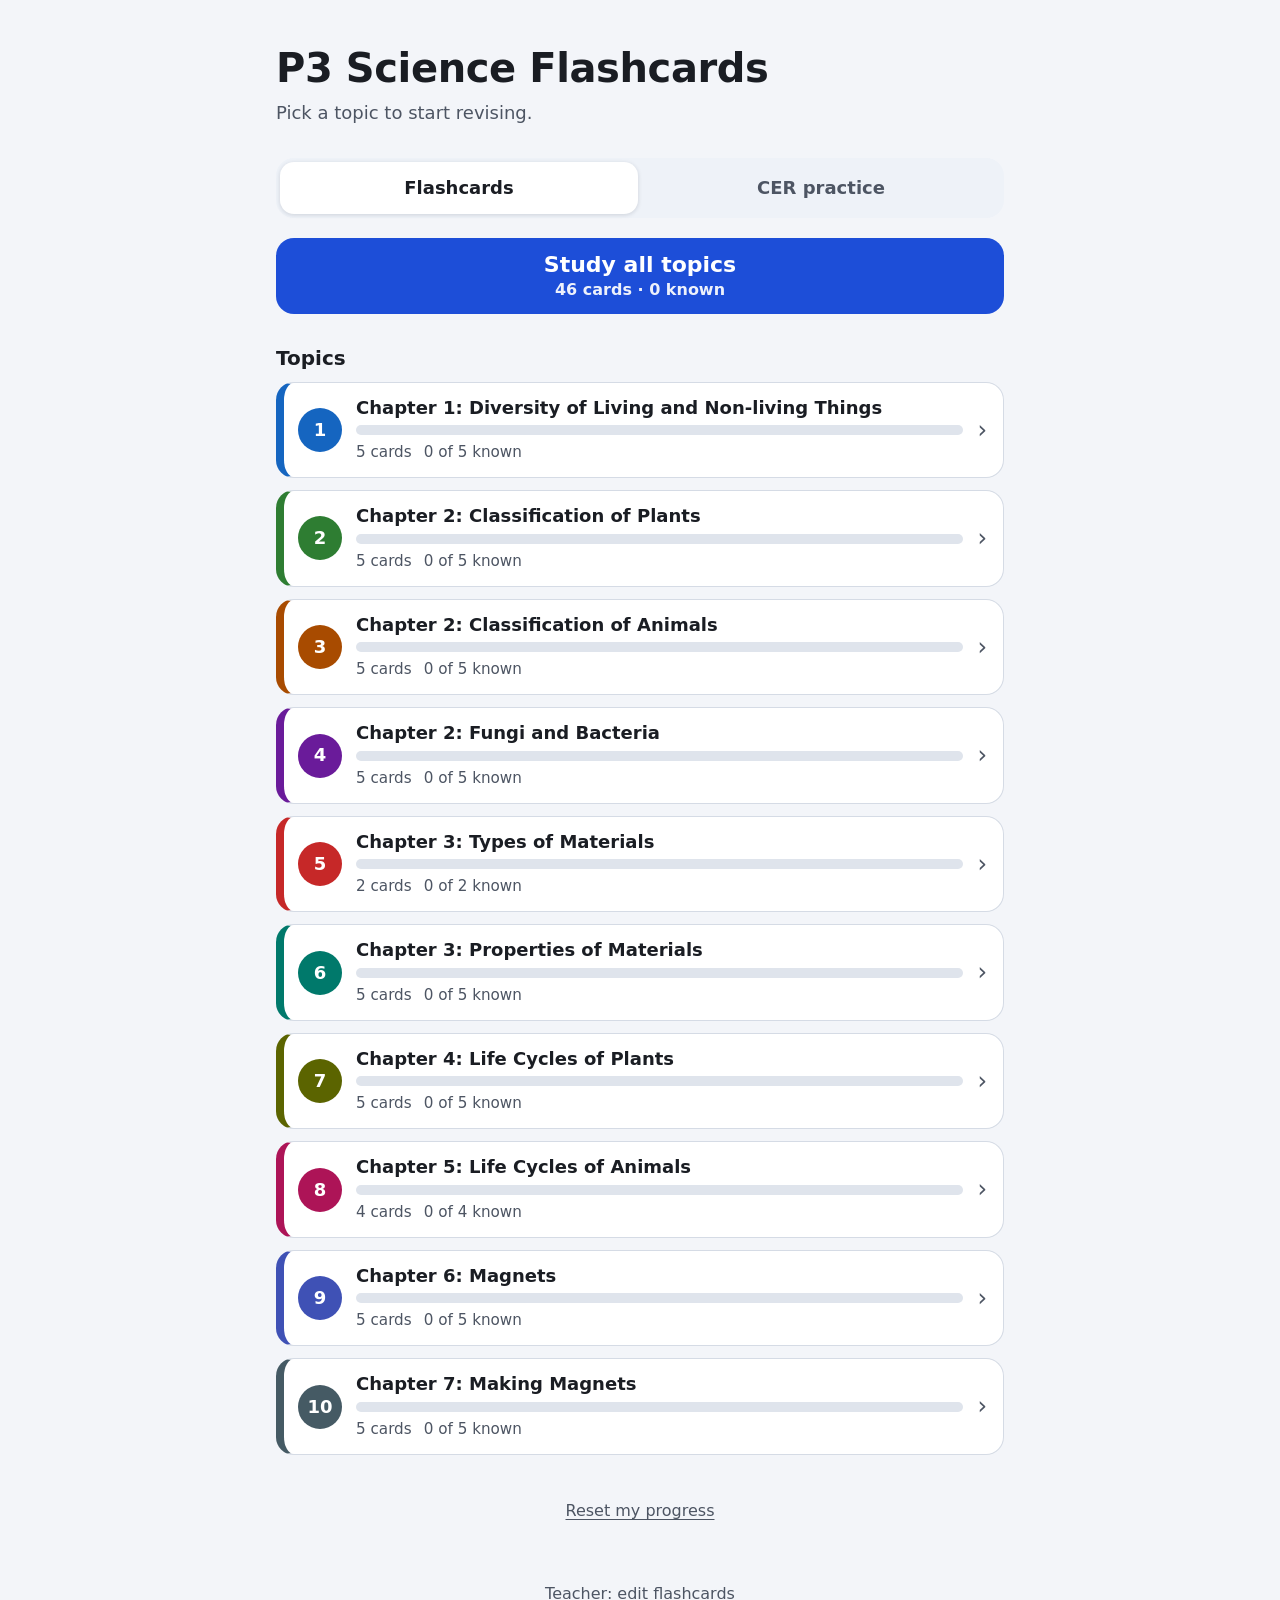
==== commit b6a62f1b: "Add a password-protected teacher editor for flashcards Teachers can add, edit, reorder and delete ca" ====
--- a/index.html
+++ b/index.html
@@ -18,6 +18,11 @@
         <p class="lead" id="overall-progress">Pick a topic to start revising.</p>
       </header>
 
+      <div id="edits-notice" class="edits-notice" hidden>
+        <p>This device is showing edited flashcards that are not in the app file yet.</p>
+        <button type="button" id="edits-open" class="btn btn-secondary">Open the teacher editor</button>
+      </div>
+
       <div class="tabs" role="tablist" aria-label="Activities">
         <button type="button" role="tab" id="tab-cards" class="tab" aria-selected="true" aria-controls="panel-cards">Flashcards</button>
         <button type="button" role="tab" id="tab-cer" class="tab" aria-selected="false" aria-controls="panel-cer" tabindex="-1">CER practice</button>
@@ -62,6 +67,7 @@
           </div>
         </div>
         <p id="reset-done" class="reset-done" role="status"></p>
+        <button type="button" id="editor-link" class="link-btn">Teacher: edit flashcards</button>
       </div>
 
       <p id="storage-note" class="storage-note" hidden>Your progress can't be saved on this device right now, but you can still study.</p>
@@ -167,6 +173,7 @@
         <div class="cer-question-body">
           <p class="cer-situation" id="cer-situation"></p>
           <h2 class="cer-ask" id="cer-title" tabindex="-1"></h2>
+          <p class="cer-source" id="cer-source"></p>
         </div>
       </article>
 
@@ -234,6 +241,101 @@
       </div>
     </section>
 
+    <!-- Teacher editor: password -->
+    <section id="screen-unlock" class="screen screen-narrow" aria-labelledby="unlock-title" hidden>
+      <h2 id="unlock-title" tabindex="-1">Teacher editor</h2>
+      <p class="lead">Enter the teacher password to add or change flashcards.</p>
+      <form id="unlock-form" class="form-stack" novalidate>
+        <label for="unlock-password" class="field-label">Password</label>
+        <input id="unlock-password" class="field-input" type="password" autocomplete="current-password" aria-describedby="unlock-error">
+        <p id="unlock-error" class="field-error" role="alert"></p>
+        <button type="submit" class="btn btn-primary btn-block">Unlock</button>
+        <button type="button" id="unlock-back" class="btn btn-ghost btn-block">Back to topics</button>
+      </form>
+    </section>
+
+    <!-- Teacher editor: list of cards -->
+    <section id="screen-editor" class="screen" aria-labelledby="editor-title" hidden>
+      <div class="study-top">
+        <button type="button" id="editor-back" class="btn btn-ghost btn-back">
+          <span aria-hidden="true">←</span> Back to topics
+        </button>
+        <button type="button" id="editor-lock" class="btn btn-ghost btn-back">Lock editor</button>
+      </div>
+      <h2 id="editor-title" class="editor-title" tabindex="-1">Edit flashcards</h2>
+
+      <div class="editor-panel" id="editor-save">
+        <p id="editor-save-text"></p>
+        <div class="btn-row">
+          <button type="button" id="export-html" class="btn btn-primary">Download updated app</button>
+          <button type="button" id="export-json" class="btn btn-secondary">Download cards.json</button>
+        </div>
+        <p id="export-status" class="export-status" role="status"></p>
+      </div>
+
+      <button type="button" id="editor-add" class="btn btn-primary btn-block">+ Add a card</button>
+      <div id="editor-list" class="editor-list"></div>
+
+      <div class="editor-panel editor-settings">
+        <h3>Settings</h3>
+        <form id="password-form" class="form-stack" novalidate>
+          <p class="field-label">Change the teacher password</p>
+          <label for="new-password" class="field-label field-label-small">New password</label>
+          <input id="new-password" class="field-input" type="password" autocomplete="new-password">
+          <label for="new-password-again" class="field-label field-label-small">Type it again</label>
+          <input id="new-password-again" class="field-input" type="password" autocomplete="new-password">
+          <p id="password-message" class="field-error" role="status"></p>
+          <button type="submit" class="btn btn-secondary">Save new password</button>
+        </form>
+        <div class="discard-area">
+          <button type="button" id="discard-link" class="link-btn danger-link" aria-expanded="false" aria-controls="discard-confirm">Undo all my changes</button>
+          <div id="discard-confirm" class="reset-confirm" hidden>
+            <p id="discard-question"><strong>Undo all changes?</strong> This puts back the flashcards and password that came with this app file.</p>
+            <div class="btn-row">
+              <button type="button" id="discard-yes" class="btn btn-danger" aria-describedby="discard-question">Yes, undo</button>
+              <button type="button" id="discard-no" class="btn btn-secondary">Cancel</button>
+            </div>
+          </div>
+        </div>
+      </div>
+    </section>
+
+    <!-- Teacher editor: add or edit one card -->
+    <section id="screen-card-form" class="screen" aria-labelledby="card-form-title" hidden>
+      <div class="study-top">
+        <button type="button" id="card-form-back" class="btn btn-ghost btn-back">
+          <span aria-hidden="true">←</span> Back to editor
+        </button>
+      </div>
+      <h2 id="card-form-title" class="editor-title" tabindex="-1">Add a card</h2>
+      <form id="card-form" class="form-stack" novalidate>
+        <label for="card-topic" class="field-label">Topic</label>
+        <select id="card-topic" class="field-input"></select>
+        <div id="new-topic-field" class="form-stack" hidden>
+          <label for="card-new-topic" class="field-label">New topic name</label>
+          <input id="card-new-topic" class="field-input" type="text" placeholder="For example: Chapter 8: Light">
+        </div>
+        <label for="card-front" class="field-label">Question (front of the card)</label>
+        <textarea id="card-front" class="field-input" rows="3"></textarea>
+        <label for="card-back" class="field-label">Answer (back of the card)</label>
+        <p id="card-back-hint" class="field-hint">Press Enter to start a new line, for example for a list.</p>
+        <textarea id="card-back" class="field-input" rows="5" aria-describedby="card-back-hint"></textarea>
+        <p id="card-form-error" class="field-error" role="alert"></p>
+        <button type="submit" class="btn btn-primary btn-block">Save card</button>
+        <button type="button" id="card-form-cancel" class="btn btn-ghost btn-block">Cancel</button>
+      </form>
+      <div id="card-delete-area" class="discard-area">
+        <button type="button" id="card-delete" class="link-btn danger-link" aria-expanded="false" aria-controls="card-delete-confirm">Delete this card</button>
+        <div id="card-delete-confirm" class="reset-confirm" hidden>
+          <p id="card-delete-question"><strong>Delete this card?</strong> It will be removed from the app.</p>
+          <div class="btn-row">
+            <button type="button" id="card-delete-yes" class="btn btn-danger" aria-describedby="card-delete-question">Yes, delete</button>
+            <button type="button" id="card-delete-no" class="btn btn-secondary">Cancel</button>
+          </div>
+        </div>
+      </div>
+    </section>
+
   </main>
 
   <div id="sr-live" class="visually-hidden" aria-live="polite"></div>
--- a/styles.css
+++ b/styles.css
@@ -903,6 +903,12 @@
   text-wrap: balance;
 }
 
+.cer-source {
+  margin: 0;
+  color: var(--muted);
+  font-size: 0.9375rem;
+}
+
 .cer-instructions {
   margin: 14px 0 10px;
   color: var(--muted);
@@ -1138,6 +1144,251 @@
   font-size: 1.1875rem;
 }
 
+/* ---------- Teacher editor ---------- */
+
+.edits-notice {
+  display: flex;
+  flex-wrap: wrap;
+  align-items: center;
+  justify-content: space-between;
+  gap: 8px 16px;
+  margin: 0 0 1.25rem;
+  padding: 12px 16px;
+  border: 2px solid var(--learning);
+  border-radius: var(--radius);
+  background: var(--surface);
+}
+
+.edits-notice p {
+  flex: 1 1 240px;
+  margin: 0;
+  font-weight: 700;
+}
+
+.reset-area {
+  display: grid;
+  justify-items: center;
+}
+
+#unlock-title {
+  font-size: clamp(1.75rem, 1.3rem + 2vw, 2.25rem);
+  font-weight: 800;
+}
+
+.form-stack {
+  display: grid;
+  gap: 8px;
+  text-align: left;
+}
+
+.field-label {
+  margin: 8px 0 0;
+  font-weight: 700;
+}
+
+.field-label-small {
+  margin-top: 0;
+  font-weight: 600;
+  font-size: 1rem;
+}
+
+.field-hint {
+  margin: -4px 0 0;
+  color: var(--muted);
+  font-size: 0.95rem;
+}
+
+.field-input {
+  width: 100%;
+  min-height: 52px;
+  padding: 10px 14px;
+  border: 2px solid var(--border);
+  border-radius: 12px;
+  background: var(--surface);
+  color: var(--text);
+  font: inherit;
+  font-size: 1.125rem;
+  line-height: 1.4;
+}
+
+textarea.field-input {
+  resize: vertical;
+}
+
+.field-input:focus-visible {
+  outline-offset: 0;
+  border-color: var(--focus);
+}
+
+.field-error,
+.field-ok {
+  margin: 0;
+  font-weight: 700;
+}
+
+.field-error {
+  color: var(--bad-text);
+}
+
+.field-ok {
+  color: var(--good-text);
+}
+
+.field-error:empty,
+.field-ok:empty {
+  display: none;
+}
+
+.btn-small {
+  min-height: 44px;
+  padding: 0.4rem 0.8rem;
+  font-size: 1rem;
+}
+
+.btn-icon {
+  min-width: 44px;
+  min-height: 44px;
+  padding: 0.25rem;
+  font-size: 1.25rem;
+}
+
+.danger-link {
+  color: var(--bad-text);
+}
+
+.danger-link:hover {
+  color: var(--bad-text);
+}
+
+.discard-area {
+  display: grid;
+  justify-items: start;
+  margin-top: 1rem;
+}
+
+.editor-title {
+  margin: 4px 0 14px;
+  font-size: clamp(1.625rem, 1.3rem + 1.5vw, 2rem);
+  font-weight: 800;
+}
+
+.editor-panel {
+  margin-bottom: 1rem;
+  padding: 16px;
+  border: 1px solid var(--border);
+  border-radius: var(--radius);
+  background: var(--surface);
+}
+
+.editor-panel > p {
+  margin: 0 0 12px;
+}
+
+.editor-panel h3 {
+  margin: 0 0 4px;
+  font-size: 1.25rem;
+}
+
+.export-status {
+  margin: 12px 0 0;
+  color: var(--muted);
+}
+
+.export-status:empty {
+  display: none;
+}
+
+.editor-list {
+  display: grid;
+  gap: 16px;
+  margin: 16px 0;
+}
+
+.editor-topic {
+  padding: 12px;
+  border: 1px solid var(--border);
+  border-left: 8px solid var(--topic);
+  border-radius: var(--radius);
+  background: var(--surface);
+}
+
+.editor-topic-head {
+  display: flex;
+  align-items: center;
+  gap: 12px;
+  margin-bottom: 10px;
+}
+
+.editor-topic-name {
+  flex: 1;
+  min-width: 0;
+  margin: 0;
+  font-size: 1.125rem;
+  line-height: 1.25;
+}
+
+.rename-form {
+  flex: 1;
+  min-width: 0;
+  display: flex;
+  flex-wrap: wrap;
+  gap: 8px;
+}
+
+.rename-form .field-input {
+  flex: 1 1 200px;
+}
+
+.editor-cards {
+  display: grid;
+  gap: 8px;
+  margin: 0;
+  padding: 0;
+  list-style: none;
+}
+
+.editor-card {
+  display: flex;
+  flex-wrap: wrap;
+  align-items: center;
+  gap: 10px 12px;
+  padding: 10px 12px;
+  border: 1px solid var(--border);
+  border-radius: 14px;
+  background: var(--surface-2);
+}
+
+.editor-card-text {
+  flex: 1 1 260px;
+  min-width: 0;
+}
+
+.editor-front {
+  margin: 0;
+  font-weight: 700;
+}
+
+.editor-back {
+  display: -webkit-box;
+  margin: 2px 0 0;
+  overflow: hidden;
+  color: var(--muted);
+  font-size: 1rem;
+  white-space: pre-line;
+  -webkit-line-clamp: 3;
+  -webkit-box-orient: vertical;
+}
+
+.editor-card-actions {
+  display: flex;
+  gap: 6px;
+  margin-left: auto;
+}
+
+.editor-add-here {
+  margin-top: 8px;
+}
+
 /* ---------- Larger screens ---------- */
 
 @media (min-width: 700px) {
